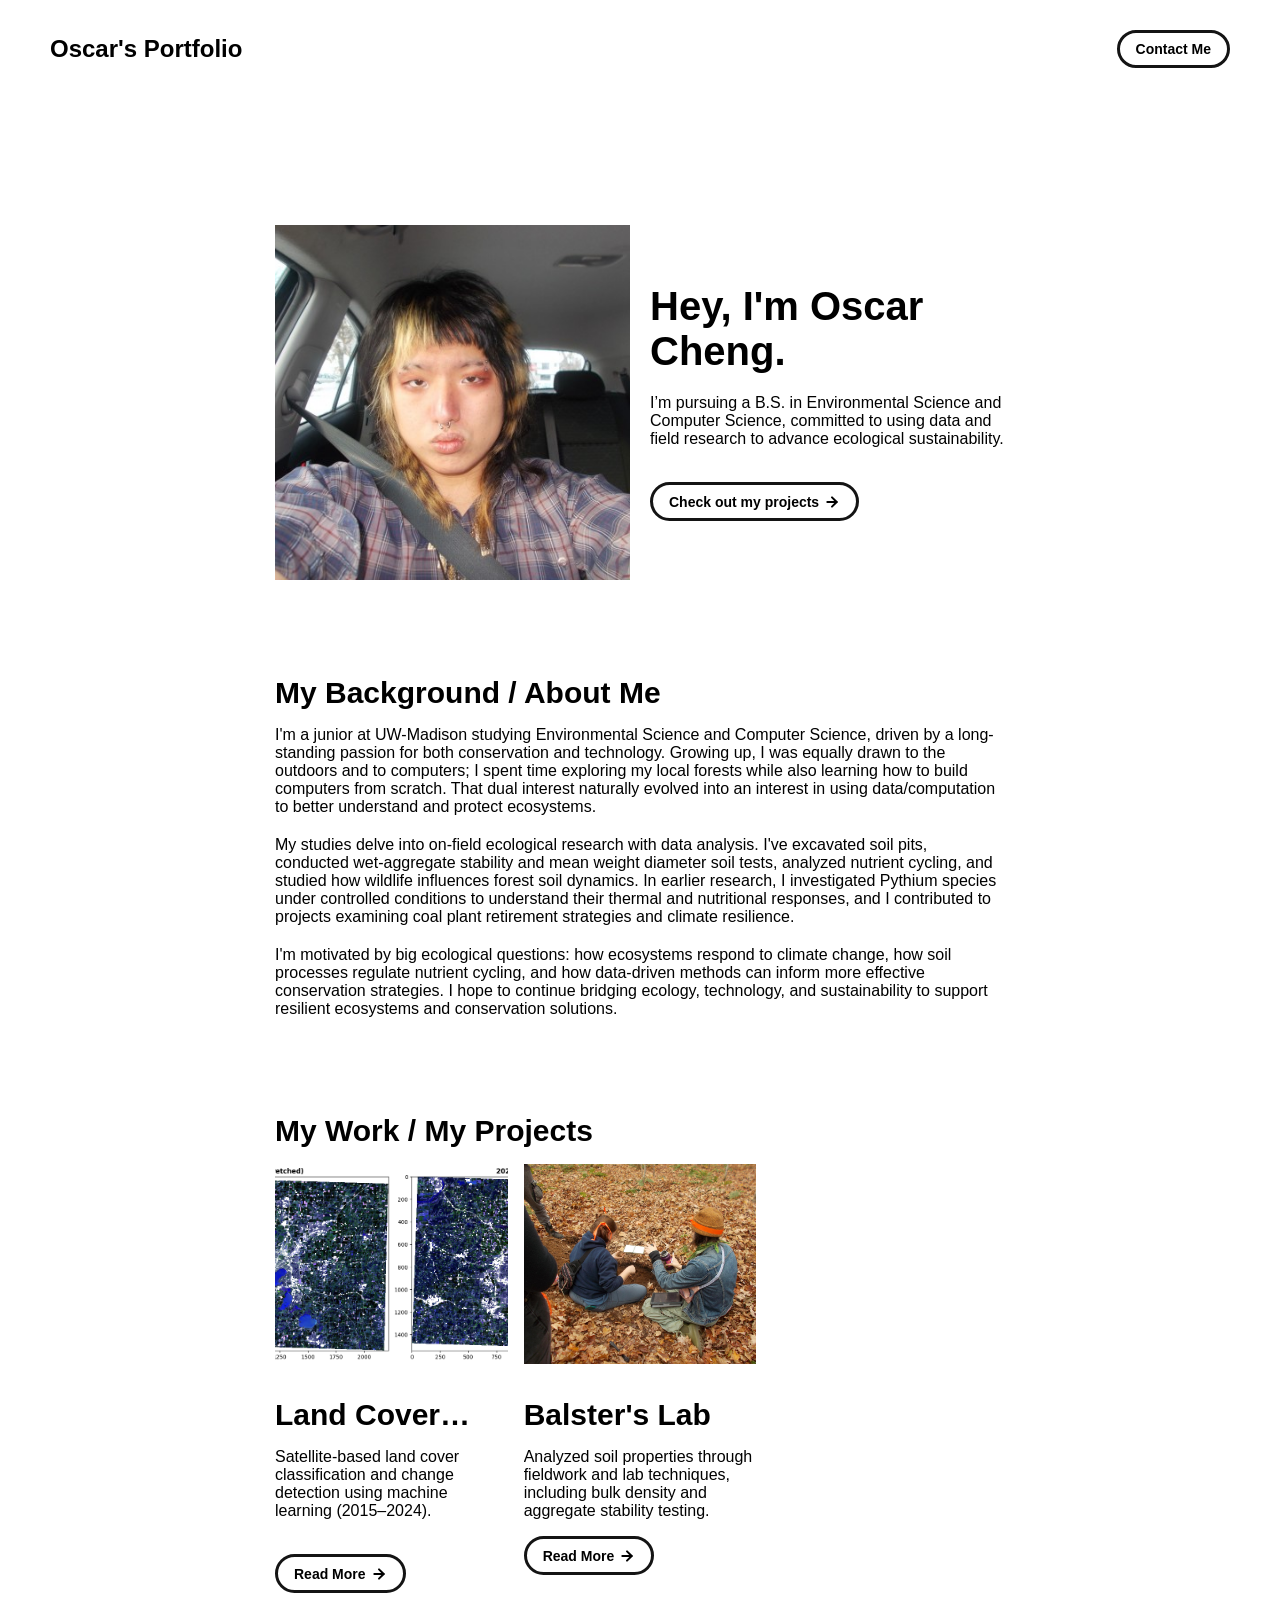
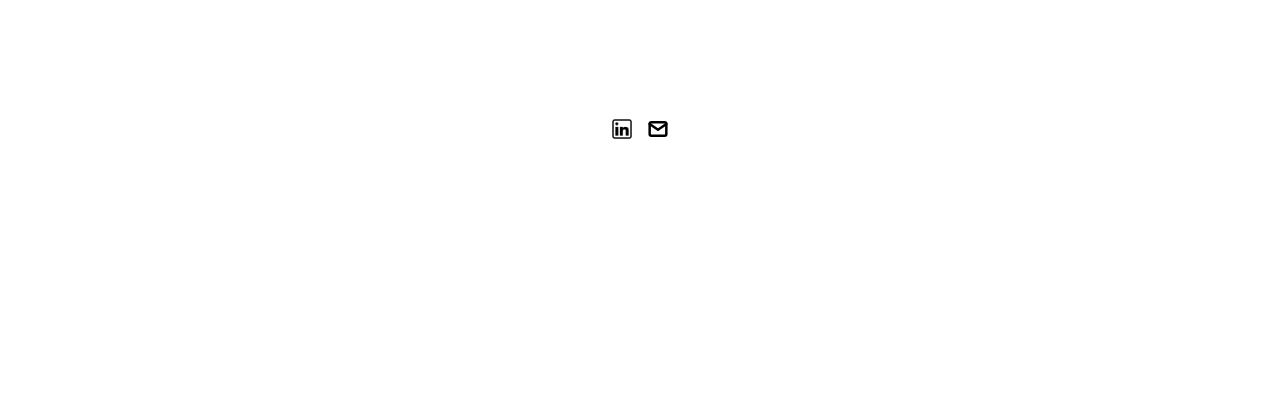
==== index.html @ 9f0979ba "Revert "Aligned the read me buttons (fix)" This reverts commit 8d973f81dc85e389a4024f2c63e85bc06702b" ====
<!DOCTYPE html>
<html lang="en">
	<head>
		<meta charset="utf-8">

    <!-- 
      TODO

      Upload your Unemployable (or whatever photo you like) to the assets/images folder
      and change the name of the image below to match the uploaded one

      Change the title in the <title> tag to whatever you would like the title of your portfolio to be

      This should be the same across all pages.
     -->
    <link rel="icon" href="./assets/images/Wisco.png" />
		<title>Oscar's Portfolio</title>
    <meta name="description" content="A portfolio.">
    <meta name="viewport" content="width=device-width, initial-scale=1" />

		<link rel="stylesheet" href="./css/layout.css">
    <link rel="stylesheet" href="./css/typography.css">
    <link rel="stylesheet" href="./css/utilities.css">

		<script defer src="./js/script.js"></script>
	</head>
	<body>
    <!-- NAVBAR -->
    <div class="navbar">
      <a class="nav-title-link" href="./index.html">
        <!-- TODO - Change the "Portfolio Title" to whatever you want displayed in the top left -->
        <span class="nav-title">Oscar's Portfolio</span>
         <!-- TODO - Change the email after 'mailto:' to your email address for contact -->
        <a class="button" href="mailto:oscarcheng1003@gmail.com">
          <span class="button-text">Contact Me</span>
        </a>
      </a>
    </div>

    <!-- MAIN PAGE CONTENT -->
    <div id="main-content">

      <!-- PORTFOLIO HEADER -->
      <div id="portfolio-header">
        <div id="portfolio-header-image-container">
          <!-- 
            TODO

            - Change the img "src" attribute to point to the Unemployable image you uploaded (or whatever image).
            - Change the number to point to your Unemployable & replace the OpenSea link with your own
            - If you aren't using an Unemployable as your image, remove the entire "a" element
          -->
          <img src="./assets/images/faceshot.jpg" class="portfolio-header-image">
          </a>
        </div>

          <!-- 
            TODO

            - Change the main-title to whatver you want
            - Change the body-text after that to a quick introduction to what you do
            - Edit the button text if you feel like it. It will link to the projects section below.
          -->
        <div id="portfolio-header-text-container">
            <div class="header-text">
              <span class="main-title">Hey, I'm Oscar Cheng.</span>
              <div class="body-text">I’m pursuing a B.S. in Environmental Science and Computer Science, committed to using data and field research to advance ecological sustainability.</div>
            </div>
            <a class="button" id="my-work-link">
              <span class="button-text">Check out my projects</span> 
              <image src="./assets/icons/arrow-right.svg" class="right-arrow-icon"/>
            </a>
        </div>
      </div>

      <!-- ABOUT SECTION -->
      <!-- 
        TODO

        - Change the subheader-text to whatever header you want
        - Add paragraphs using the <div class="body-text"></div> elements in the "about-section-content"
      -->
      <div id="about-section">
        <span class="subheader-text">My Background / About Me</span>
        <div class="about-section-content">
          <div class="body-text">I'm a junior at UW-Madison studying Environmental Science and Computer Science, driven by a long-standing passion for both conservation and technology. Growing up, I was equally drawn to the outdoors and to computers; I spent time exploring my local forests while also learning how to build computers from scratch. That dual interest naturally evolved into an interest in using data/computation to better understand and protect ecosystems.</div>
          <div class="body-text">My studies delve into on-field ecological research with data analysis. I've excavated soil pits, conducted wet-aggregate stability and mean weight diameter soil tests, analyzed nutrient cycling, and studied how wildlife influences forest soil dynamics. In earlier research, I investigated Pythium species under controlled conditions to understand their thermal and nutritional responses, and I contributed to projects examining coal plant retirement strategies and climate resilience.</div>
          <div class="body-text">I'm motivated by big ecological questions: how ecosystems respond to climate change, how soil processes regulate nutrient cycling, and how data-driven methods can inform more effective conservation strategies.  I hope to continue bridging ecology, technology, and sustainability to support resilient ecosystems and conservation solutions.</div>

        </div>
      </div>

      <!-- PROJECTS / MY WORK SECTION -->
      <div id="my-work-section">
        <!-- TODO - Change the subheader-text to whatever you want the Projects section header to say -->
        <span class="subheader-text">My Work / My Projects</span>

        <div class="projects-container">
          <!-- 
            TODO

            This is where the project cards live. Here's a base level project card for you to copy:
            <div class="project-card">
              <img src="./assets/images/IMAGE_NAME" class="project-image">
              <div class="project-card-text-container">
                <div class="subheader-text project-title">PROJECT_NAME</div>
                <div class="body-text project-card-text">SMALL_PROJECT_DESCRIPTION</div>
              </div>
              <a class="button" href="./project-pages/PROJECT_PAGE_NAME.html">
                <span class="button-text">Read More</span>
                <image src="./assets/icons/arrow-right.svg" class="right-arrow-icon"/>
              </a>
            </div>

            - To add a project to the this area, copy the above, paste it below this comment, and change the following:
                - IMAGE_NAME: the name of the image file in assets/images
                - PROJECT_NAME: the name of the project (keep it short, it only shows 1 line)
                - SMALL_PROJECT_DESCRIPTION: a quick project description (max 4 lines)
                - PROJECT_PAGE_NAME.html: the html filename for the project (must be in project-pages folder)
          -->
          <div class="project-card">
            <img src="./assets/images/composites.png" class="project-image">
            <div class="project-card-text-container">
              <div class="subheader-text project-title">Land Cover Classification</div>
              <div class="body-text project-card-text">Satellite-based land cover classification and change detection using machine learning (2015–2024).</div>
            </div>
            <a class="button" href="./project-pages/landcover-classification.html">
              <span class="button-text">Read More</span>
              <image src="./assets/icons/arrow-right.svg" class="right-arrow-icon"/>
            </a>
          </div>
          
          <div class="project-card">
            <img src="./assets/images/soil-pit.png" class="project-image">
            <div class="project-card-text-container">
              <div class="subheader-text project-title">Balster's Lab</div>
              <div class="body-text project-card-text"> Analyzed soil properties through fieldwork and lab techniques, including bulk density and aggregate stability testing.</div>
            <a class="button" href="./project-pages/balster's-lab.html">
              <span class="button-text">Read More</span>
              <image src="./assets/icons/arrow-right.svg" class="right-arrow-icon"/>
            </a>
          </div>
            <!-- 
              TODO - Add more project cards by copying the above div with class "project-card" and changing the relevant information as described in the comments above.
            -->
        </div>
      </div>
    </div>

    <!-- FOOTER -->
    <div id="footer">
      <a class="icon-link" target="_blank" href="https://www.linkedin.com/in/oscar-h-cheng/">
        <image src="./assets/icons/linkedin.png" class="footer-icon"/>
      </a>
       
      <a class="icon-link" href="mailto:oscarcheng1003@gmail.com">
        <image src="./assets/icons/mail.svg" class="footer-icon"/>
      </a>
    </div>

	</body>
</html>
---- css/layout.css ----
* {
  box-sizing: border-box;
}

html {
  text-size-adjust: none;
  -webkit-text-size-adjust: none;
  -moz-text-size-adjust: none;
  -ms-text-size-adjust: none;
}

body {
  margin: 0;
  -webkit-font-smoothing: antialiased;
  -moz-osx-font-smoothing: grayscale;
}




/* Main Page Layout */

#main-content {
  margin: 225px 425px;
  display: flex;
  flex-direction: column;
  gap: 96px;
}




/* Portfolio Header */

#portfolio-header {
  display: flex;
  gap: 20px;
  align-items: center;
}

#portfolio-header-image-container {
  display: flex;
  flex-direction: column;
  gap: 10px;
  flex-basis: 50%;
}

.portfolio-header-image {
  width: 100%;
  height: auto;
}

#portfolio-header-text-container {
  display: flex;
  flex-direction: column;
  gap: 34px;
  flex-basis: 50%;
}

#portfolio-header-text-container .body-text {
  margin-top: 20px;
  
}


/* About Section */

#about-section {
  display: flex;
  flex-direction: column;
  gap: 16px;
}

.about-section-content {
  display: flex;
  flex-direction: column;
  gap: 20px;
}




/* Project Section */

#my-work-section {
  display: flex;
  flex-direction: column;
  gap: 16px;
}

.projects-container {
  display: flex;
  gap: 34px 16px;
  flex-wrap: wrap;
}

    /* Project Cards */

    .project-card {
      max-width: calc((100% - 32px) / 3);
      display: flex;
      flex-direction: column;
      gap: 34px;
      height: 100%;                 /* add this */
      justify-content: space-between; /* add this */
    }

    .project-card-text-container {
      flex-direction: column;
      display: flex;
      gap: 16px
    }

    .project-image {
      width: 100%;
      height: 200px;
      object-fit: cover;
      object-position: center;
    }




/* Project Pages */

#project-header {
  display: flex;
  flex-direction: column;
  gap: 16px;
}

.project-header-image {
  width: 100%;
  height: auto;
}

#project-details {
  display: flex;
  flex-direction: column;
  gap: 16px;
}

.project-details-content {
  display: flex;
  flex-direction: column;
  gap: 34px;
}

    /* Project Gallery */

    #project-gallery {
      display: flex;
      flex-direction: column;
      gap: 16px;
    }

    .project-gallery-content {
      display: flex;
      flex-wrap: wrap;
      gap: 34px 16px;
    }

    .gallery-image-container {
      width: 100%;
      display: flex;
      flex-direction: column;
      gap: 10px;
    }

    .gallery-image-container.half-width {
      width: calc((100% - 16px) / 2);
    }

    .gallery-image {
      width: 100%;
      height: auto;
      display: block;
    }


/* Extra Extra large devices (large laptops and desktops, 1200px and below) */
@media only screen and (max-width: 1600px) {
  #main-content {
    margin: 225px 275px;
  }
}

/* Extra large devices (large laptops and desktops, 1200px and below) */
@media only screen and (max-width: 1200px) {
  #main-content {
    margin: 225px 175px;
  }
}

/* Large devices (laptops/desktops, 1000px and below) */
@media only screen and (max-width: 1000px) {
  #main-content {
    margin: 225px 75px;
  }
}

/* Small devices (portrait tablets and large phones, 800px and below) */
@media only screen and (max-width: 800px) {
  #main-content {
    margin: 150px 50px;
  }

  #portfolio-header {
    flex-direction: column;
  }

  .project-card {
    max-width: calc((100% - 16px) / 2);
  }
}

/* Small devices (portrait tablets and large phones, 600px and below) */
@media only screen and (max-width: 600px) {
  #main-content {
    margin: 125px 20px;
  }

  .project-card {
    max-width: 100%;
  }
}
---- css/typography.css ----
body {
  font-family: "Helvetica Neue", Helvetica, Arial, sans-serif;
}

.nav-title {
  font-weight: 700;
  font-size: 24px;
}

.button-text {
  font-size: 14px;
  font-weight: 700;
}

.image-caption {
  display: block;
  text-align: center;
  margin-top: 4px;
  margin-bottom: 16px;
  font-size: 0.9rem;
  color: #555;
  line-height: 1.4;
}

.main-title {
  font-size: 40px;
  font-weight: 700;
}

.subheader-text {
  font-size: 30px;
  font-weight: 700;
}

.body-text {
  font-size: 16px;
  font-weight: 500;
}

.project-card-text {
  overflow: hidden;
  text-overflow: ellipsis;
  display: -webkit-box;
  -webkit-line-clamp: 4;
  line-clamp: 4;
  -webkit-box-orient: vertical;
}

.project-title {
  overflow: hidden;
  text-overflow: ellipsis;
  display: -webkit-box;
  -webkit-line-clamp: 1;
  line-clamp: 1;
  -webkit-box-orient: vertical;
}
---- css/utilities.css ----
/* Icons */

.right-arrow-icon {
  width: 16px;
  height: 16px;
  margin-top: 1px;
}

.footer-icon {
  width: 20px;
  height: 20px;
}

a.icon-link {
  transition: transform 200ms ease-in-out;
}

a.icon-link:hover {
  cursor: pointer;
  stroke-width: 5;
  margin: 0;
  transform: rotate(15deg);
}


/* Navbar Styling */

.navbar {
  width: 100%;
  padding: 30px 50px;
  display: flex;
  justify-content: space-between;
  align-items: center;
  position: fixed;
  top: 0;
  left: 0;
}

.nav-title-link {
  color: black;
  text-decoration: none;
}

.nav-title-link:hover {
  text-decoration: underline;
}

/* Small devices (portrait tablets and large phones, 800px and below) */
@media only screen and (max-width: 800px) {
  .navbar {
    padding: 20px 20px;
    background-color: white
  }
}


/* Button Styling */

a.button {
  padding: 8px 16px;
  border: 3px solid #141414;
  border-radius: 50px;
  color: black;
  text-decoration: none;
  width: fit-content;
  display: flex;
  gap: 5px;
  align-items: center;
}

a.button:hover {
  text-decoration: underline;
  text-decoration-thickness: 2px;
  cursor: pointer;
}

.project-links {
  display: flex;
  flex-direction: row;
  gap: 12px;              /* space between buttons */
  margin-top: 10px;       /* space above (closer to image) */
  margin-bottom: 10px;    /* space below (closer to project details) */
  align-items: center;
}

/* Fix button sizing inside project links */
.project-links .button {
  display: inline-flex;   /* prevents full-width behavior */
  width: auto;            /* stops stretching */
  padding: 10px 14px;     /* makes buttons visually balanced */
  align-items: center;
  justify-content: center;
  text-decoration: none;
}

/* Optional: nicer hover effect */
.project-links .button:hover {
  transform: translateY(-2px);
  transition: transform 0.15s ease;
}

/* Footer Styling */

#footer {
  width: 100%;
  display: flex;
  padding: 30px 50px;
  justify-content: center;
  align-items: center;
  gap: 16px;
}

/* Link Styling */
a.no-underline {
  text-decoration: none;
  color: black
}

a.no-underline:hover {
  text-decoration: underline;
  cursor: pointer;
}

/* Small devices (portrait tablets and large phones, 800px and below) */
@media only screen and (max-width: 800px) {
  #footer {
    padding: 20px 20px;
  }
}
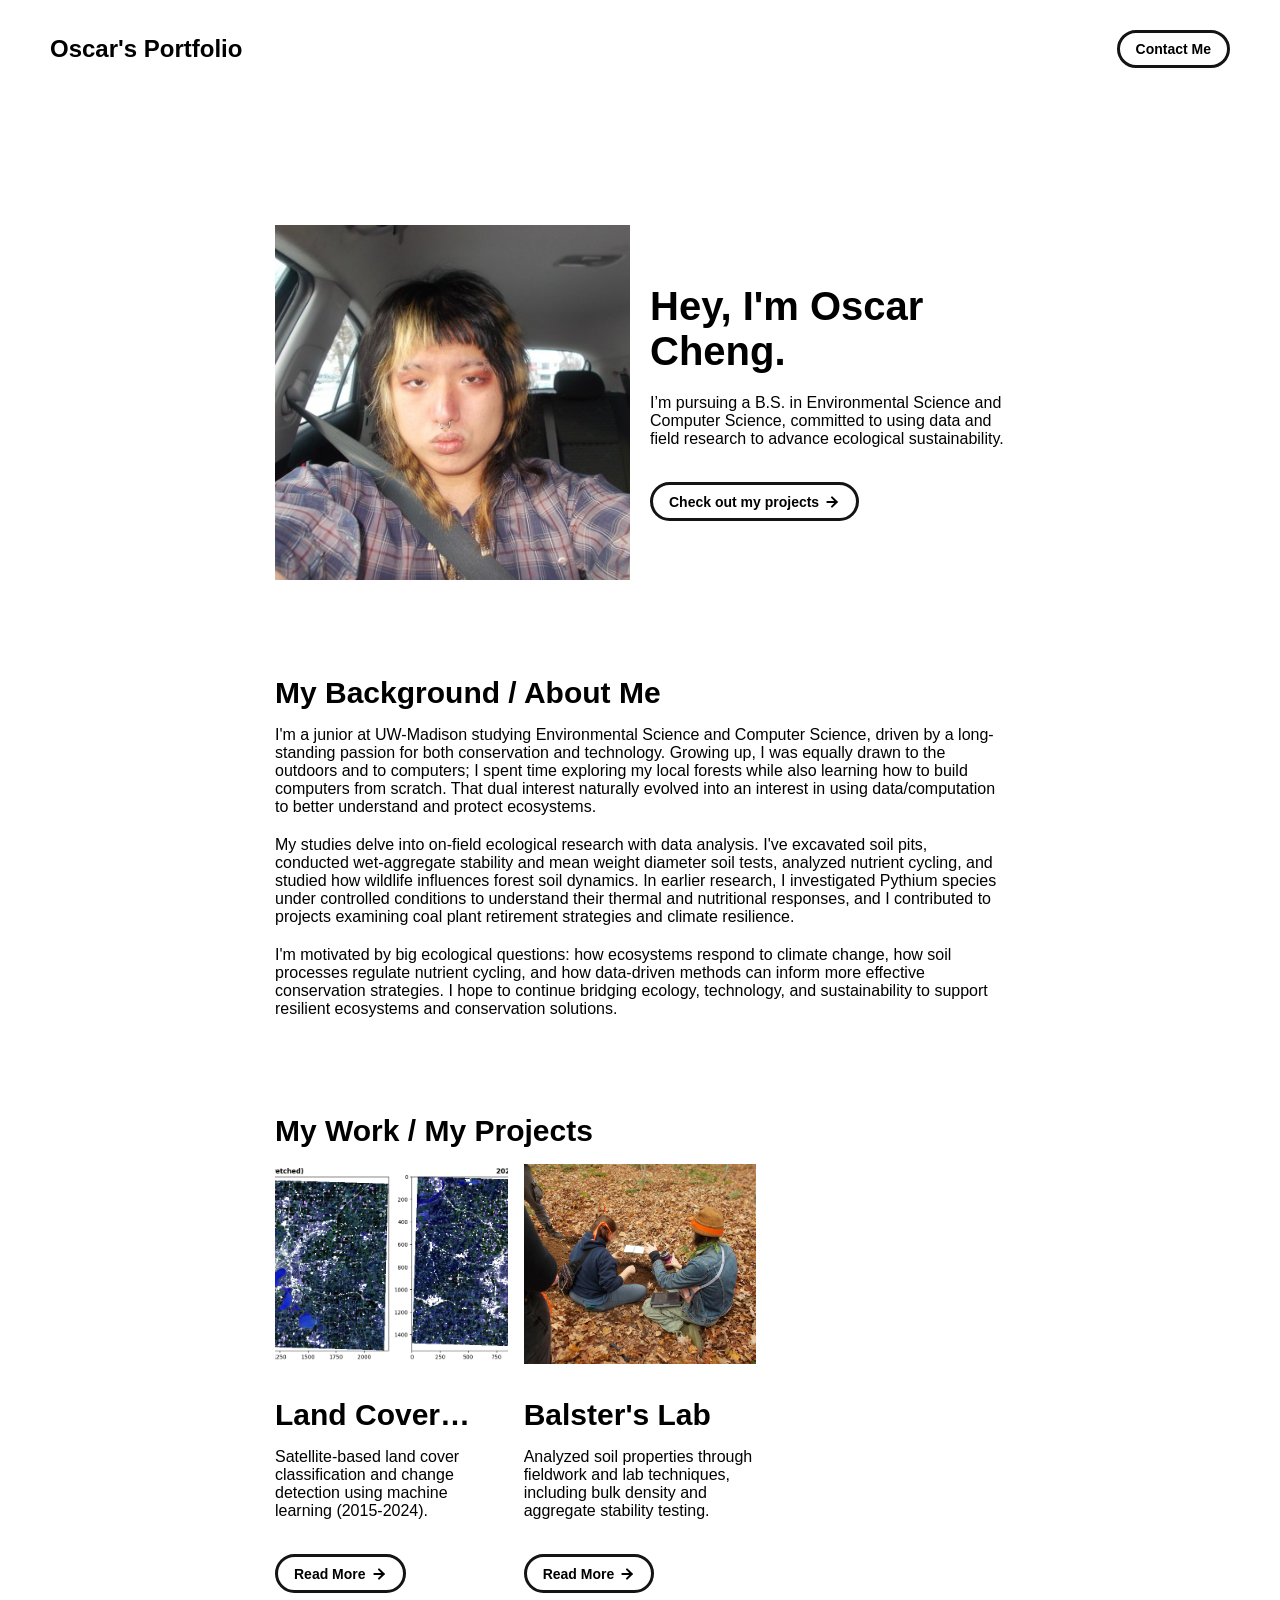
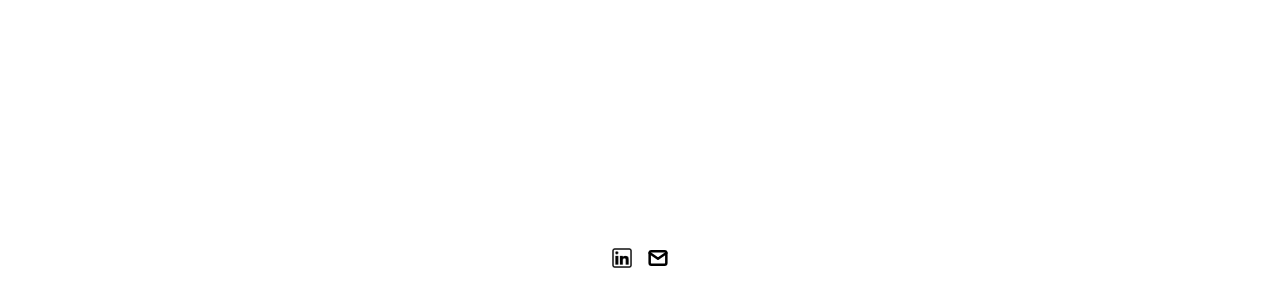
==== commit 593f3b5e: "Realigned the read me buttons" ====
--- a/index.html
+++ b/index.html
@@ -122,7 +122,7 @@
             <img src="./assets/images/composites.png" class="project-image">
             <div class="project-card-text-container">
               <div class="subheader-text project-title">Land Cover Classification</div>
-              <div class="body-text project-card-text">Satellite-based land cover classification and change detection using machine learning (2015–2024).</div>
+              <div class="body-text project-card-text">Satellite-based land cover classification and change detection using machine learning (2015-2024).</div>
             </div>
             <a class="button" href="./project-pages/landcover-classification.html">
               <span class="button-text">Read More</span>
@@ -135,6 +135,7 @@
             <div class="project-card-text-container">
               <div class="subheader-text project-title">Balster's Lab</div>
               <div class="body-text project-card-text"> Analyzed soil properties through fieldwork and lab techniques, including bulk density and aggregate stability testing.</div>
+            </div>
             <a class="button" href="./project-pages/balster's-lab.html">
               <span class="button-text">Read More</span>
               <image src="./assets/icons/arrow-right.svg" class="right-arrow-icon"/>
--- a/css/layout.css
+++ b/css/layout.css
@@ -101,8 +101,6 @@
       display: flex;
       flex-direction: column;
       gap: 34px;
-      height: 100%;                 /* add this */
-      justify-content: space-between; /* add this */
     }
 
     .project-card-text-container {
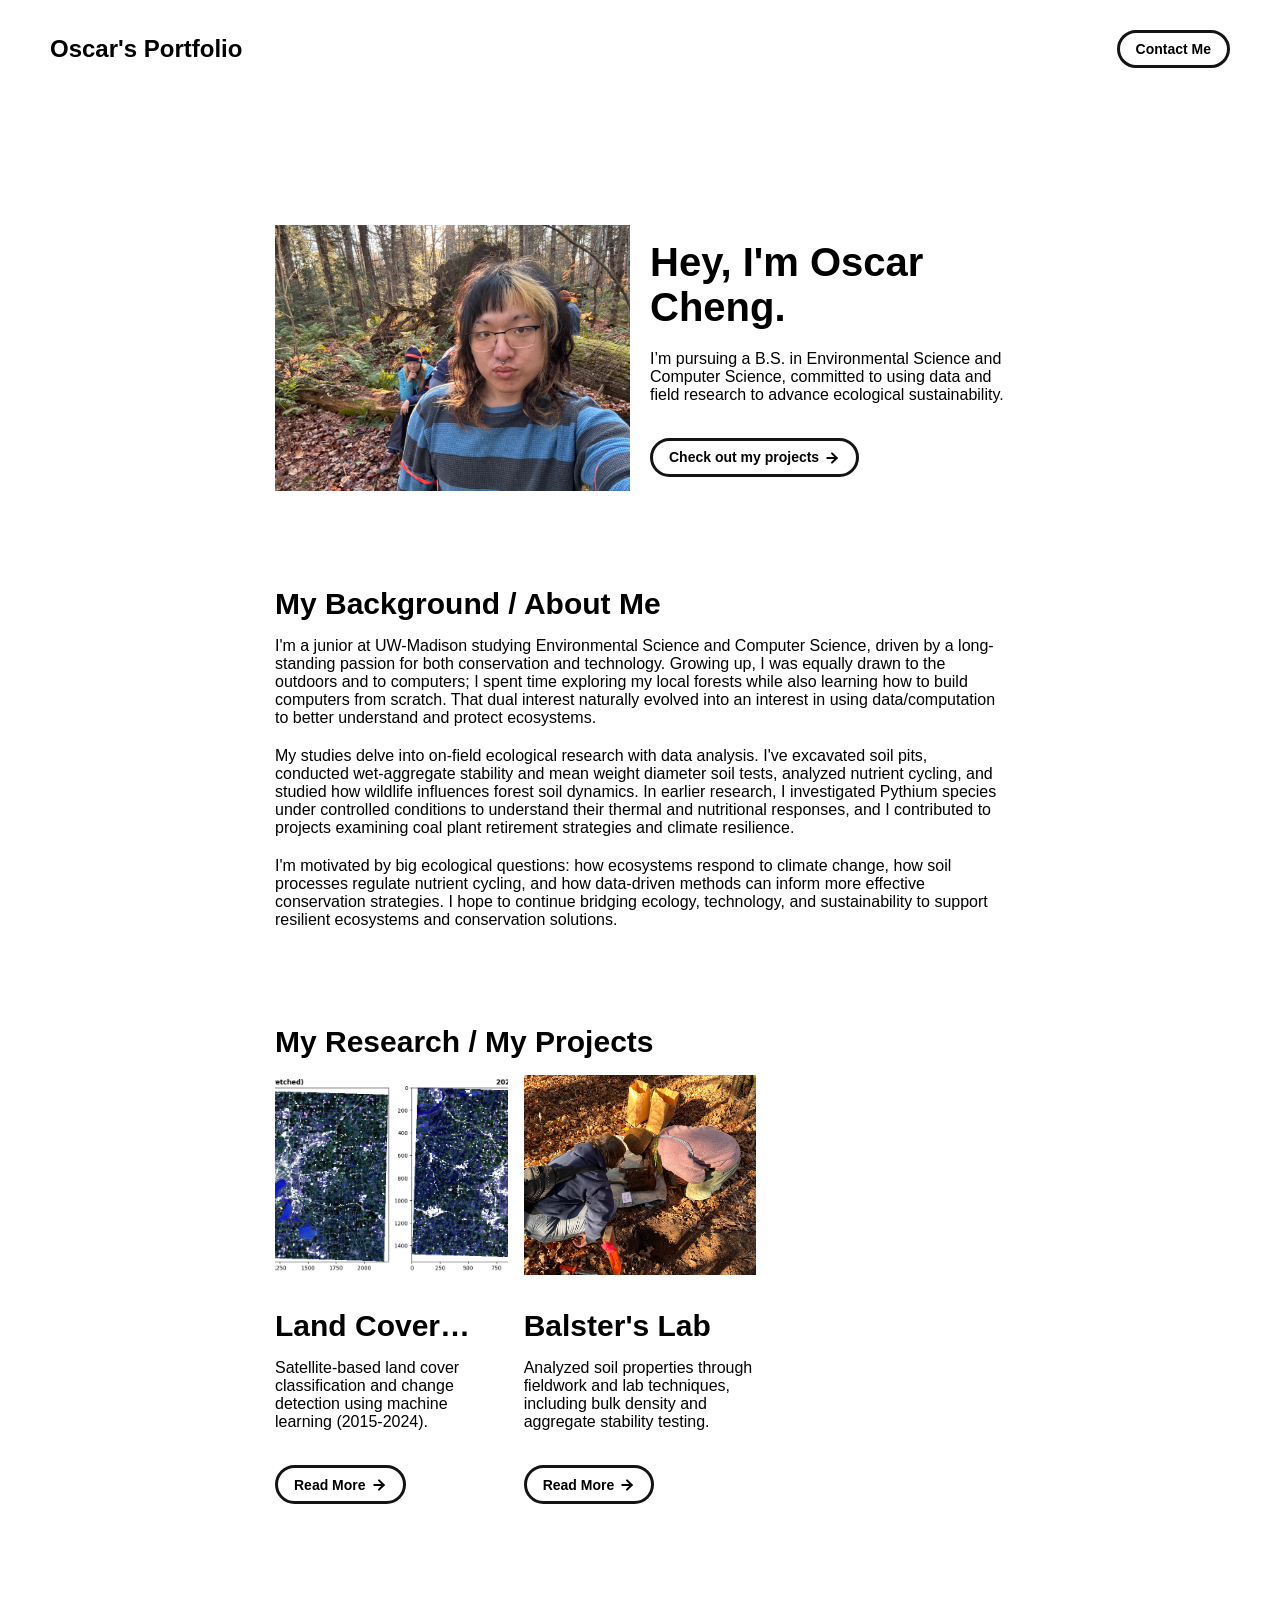
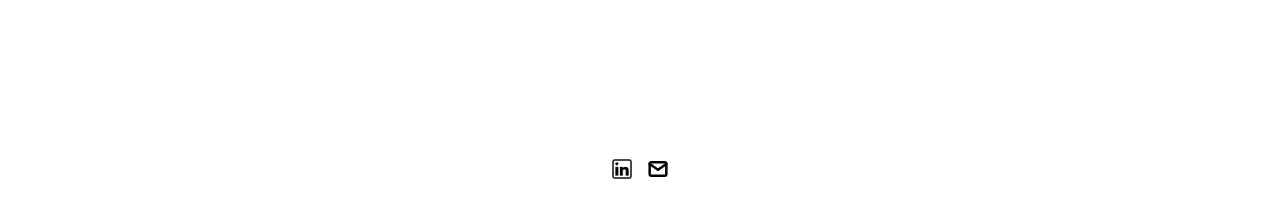
==== commit 544a3da6: "Added Balster's Lab" ====
--- a/index.html
+++ b/index.html
@@ -50,7 +50,7 @@
             - Change the number to point to your Unemployable & replace the OpenSea link with your own
             - If you aren't using an Unemployable as your image, remove the entire "a" element
           -->
-          <img src="./assets/images/faceshot.jpg" class="portfolio-header-image">
+          <img src="./assets/images/oscarforest.png" class="portfolio-header-image">
           </a>
         </div>
 
@@ -93,7 +93,7 @@
       <!-- PROJECTS / MY WORK SECTION -->
       <div id="my-work-section">
         <!-- TODO - Change the subheader-text to whatever you want the Projects section header to say -->
-        <span class="subheader-text">My Work / My Projects</span>
+        <span class="subheader-text">My Research / My Projects</span>
 
         <div class="projects-container">
           <!-- 
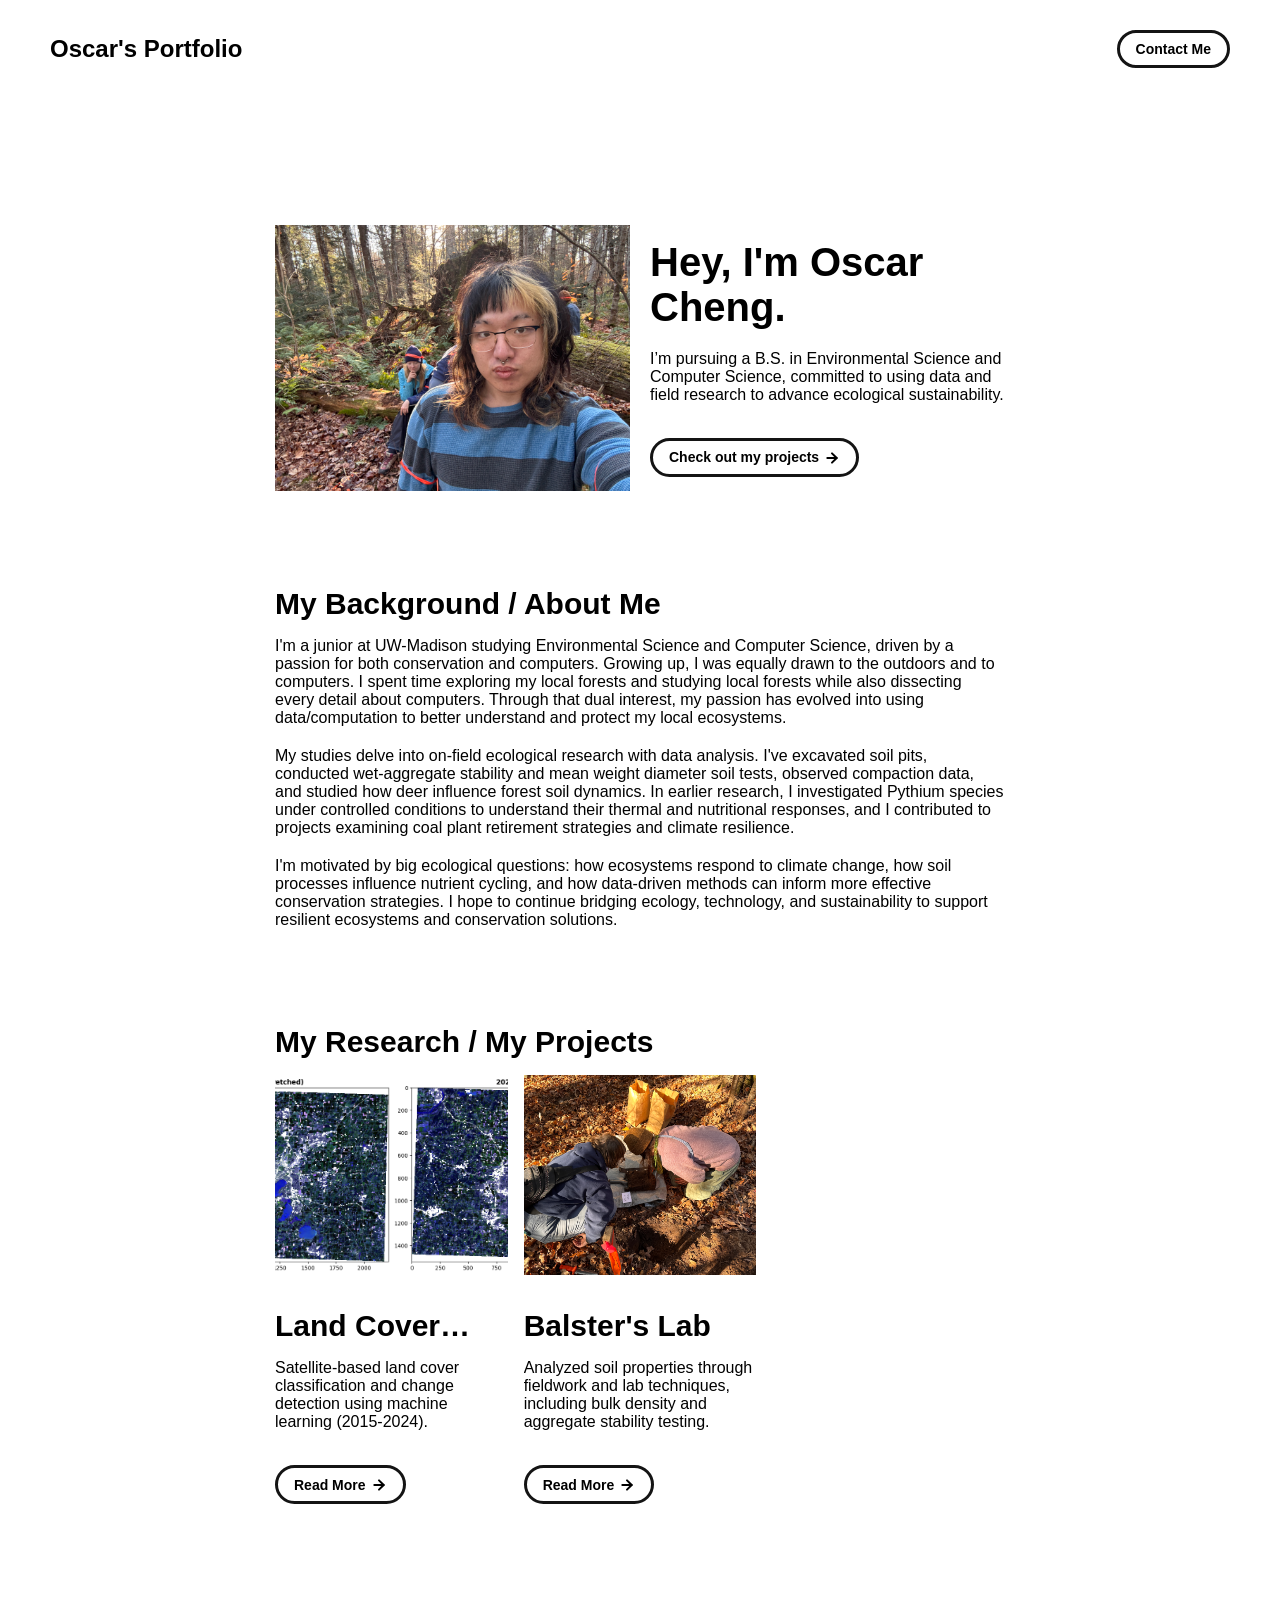
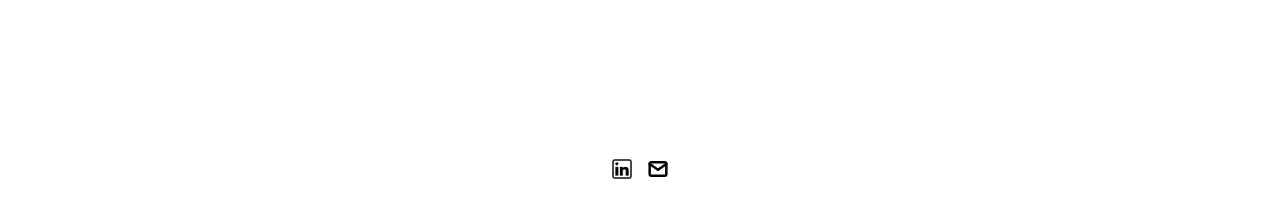
==== commit 6eea8414: "changed bio" ====
--- a/index.html
+++ b/index.html
@@ -83,9 +83,9 @@
       <div id="about-section">
         <span class="subheader-text">My Background / About Me</span>
         <div class="about-section-content">
-          <div class="body-text">I'm a junior at UW-Madison studying Environmental Science and Computer Science, driven by a long-standing passion for both conservation and technology. Growing up, I was equally drawn to the outdoors and to computers; I spent time exploring my local forests while also learning how to build computers from scratch. That dual interest naturally evolved into an interest in using data/computation to better understand and protect ecosystems.</div>
-          <div class="body-text">My studies delve into on-field ecological research with data analysis. I've excavated soil pits, conducted wet-aggregate stability and mean weight diameter soil tests, analyzed nutrient cycling, and studied how wildlife influences forest soil dynamics. In earlier research, I investigated Pythium species under controlled conditions to understand their thermal and nutritional responses, and I contributed to projects examining coal plant retirement strategies and climate resilience.</div>
-          <div class="body-text">I'm motivated by big ecological questions: how ecosystems respond to climate change, how soil processes regulate nutrient cycling, and how data-driven methods can inform more effective conservation strategies.  I hope to continue bridging ecology, technology, and sustainability to support resilient ecosystems and conservation solutions.</div>
+          <div class="body-text">I'm a junior at UW-Madison studying Environmental Science and Computer Science, driven by a passion for both conservation and computers. Growing up, I was equally drawn to the outdoors and to computers. I spent time exploring my local forests and studying local forests while also dissecting every detail about computers. Through that dual interest, my passion has evolved into using data/computation to better understand and protect my local ecosystems.</div>
+          <div class="body-text">My studies delve into on-field ecological research with data analysis. I've excavated soil pits, conducted wet-aggregate stability and mean weight diameter soil tests, observed compaction data, and studied how deer influence forest soil dynamics. In earlier research, I investigated Pythium species under controlled conditions to understand their thermal and nutritional responses, and I contributed to projects examining coal plant retirement strategies and climate resilience.</div>
+          <div class="body-text">I'm motivated by big ecological questions: how ecosystems respond to climate change, how soil processes influence nutrient cycling, and how data-driven methods can inform more effective conservation strategies.  I hope to continue bridging ecology, technology, and sustainability to support resilient ecosystems and conservation solutions.</div>
 
         </div>
       </div>
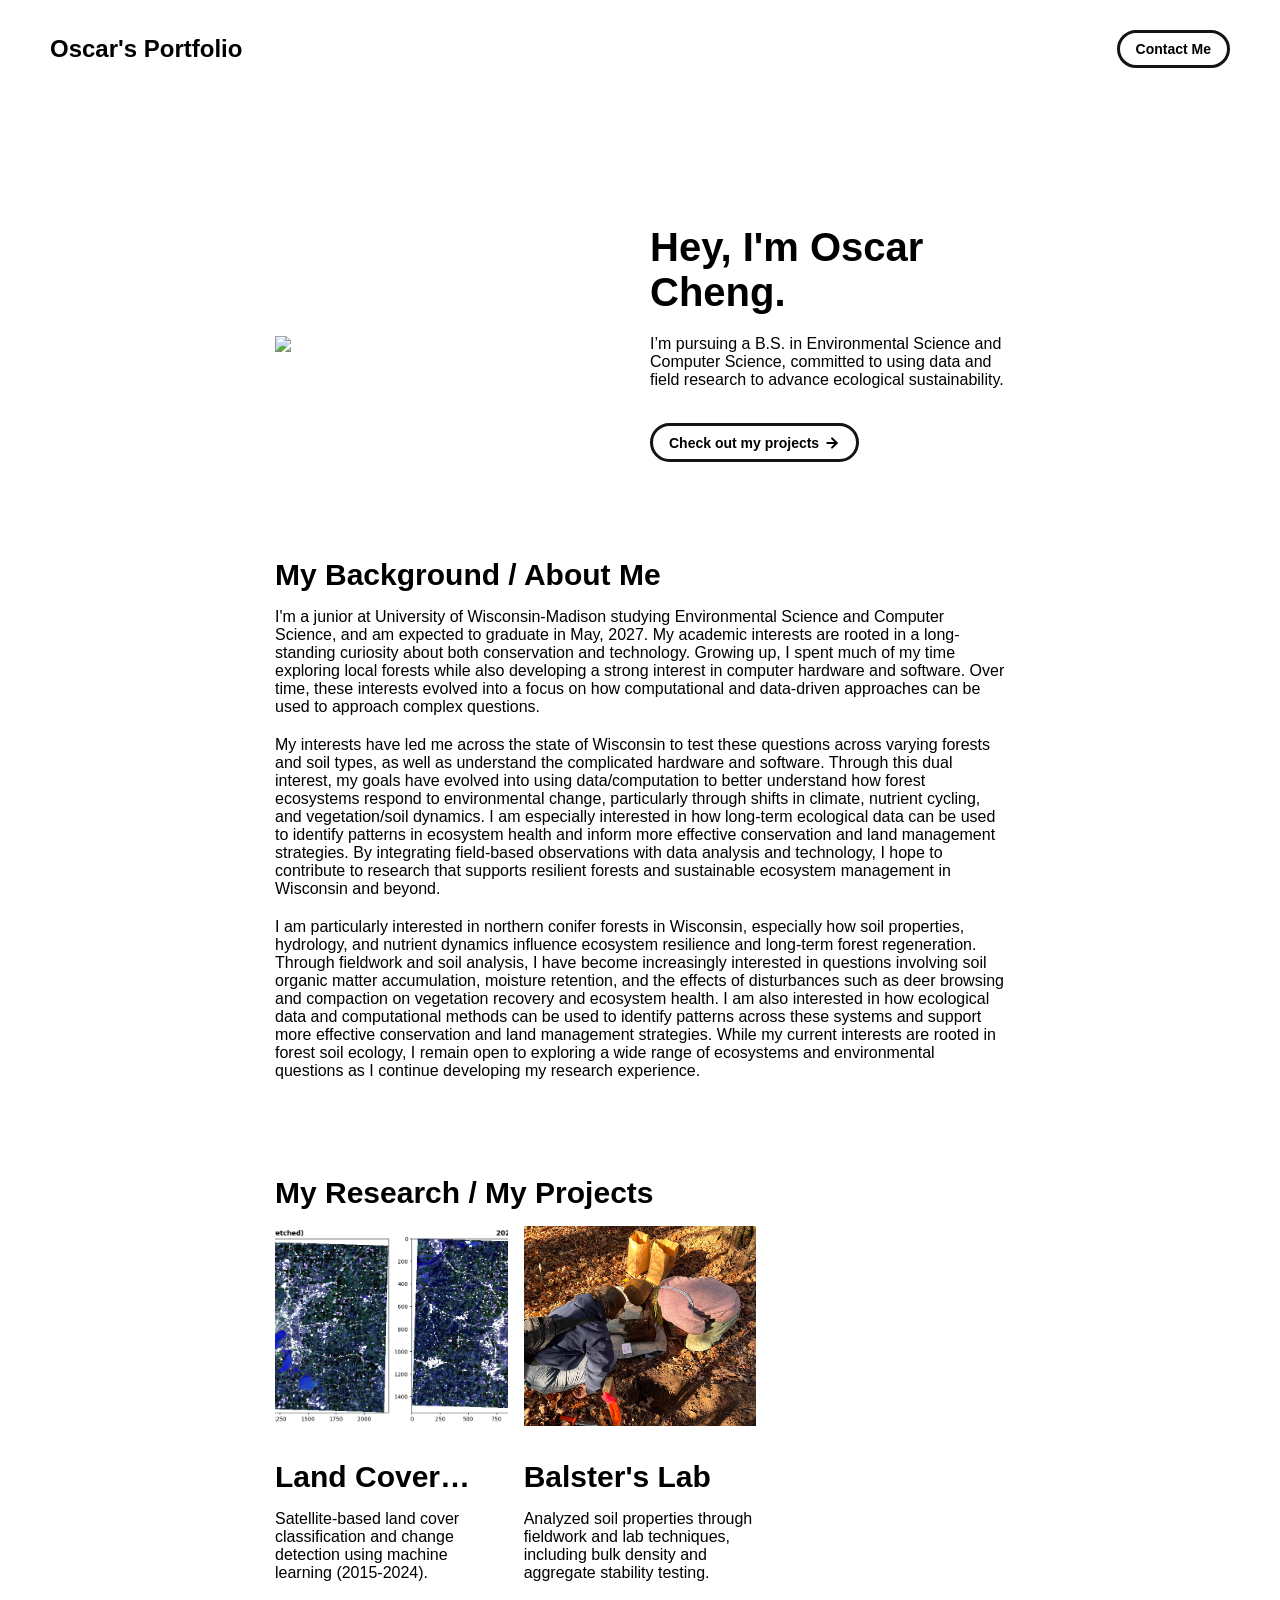
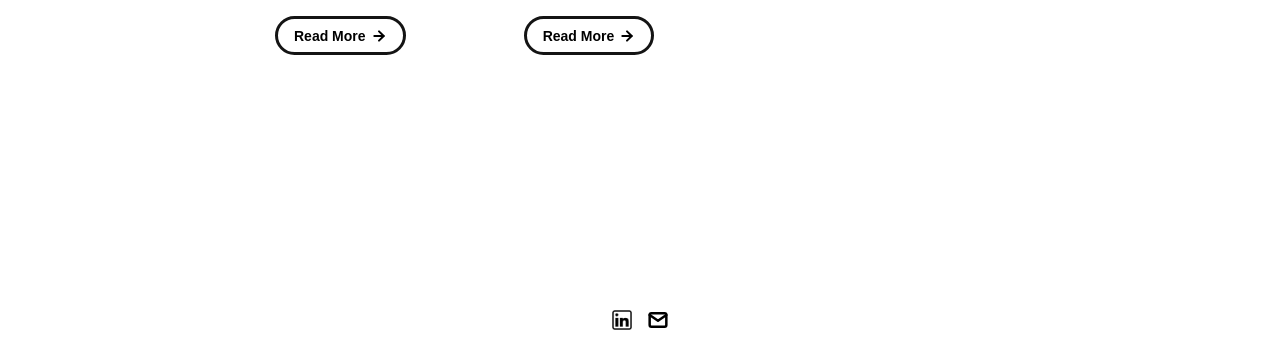
==== commit 248a70c0: "Changed bio and added new pics" ====
--- a/index.html
+++ b/index.html
@@ -50,7 +50,7 @@
             - Change the number to point to your Unemployable & replace the OpenSea link with your own
             - If you aren't using an Unemployable as your image, remove the entire "a" element
           -->
-          <img src="./assets/images/oscarforest.png" class="portfolio-header-image">
+          <img src="./assets/images/face.png" class="portfolio-header-image">
           </a>
         </div>
 
@@ -83,9 +83,9 @@
       <div id="about-section">
         <span class="subheader-text">My Background / About Me</span>
         <div class="about-section-content">
-          <div class="body-text">I'm a junior at UW-Madison studying Environmental Science and Computer Science, driven by a passion for both conservation and computers. Growing up, I was equally drawn to the outdoors and to computers. I spent time exploring my local forests and studying local forests while also dissecting every detail about computers. Through that dual interest, my passion has evolved into using data/computation to better understand and protect my local ecosystems.</div>
-          <div class="body-text">My studies delve into on-field ecological research with data analysis. I've excavated soil pits, conducted wet-aggregate stability and mean weight diameter soil tests, observed compaction data, and studied how deer influence forest soil dynamics. In earlier research, I investigated Pythium species under controlled conditions to understand their thermal and nutritional responses, and I contributed to projects examining coal plant retirement strategies and climate resilience.</div>
-          <div class="body-text">I'm motivated by big ecological questions: how ecosystems respond to climate change, how soil processes influence nutrient cycling, and how data-driven methods can inform more effective conservation strategies.  I hope to continue bridging ecology, technology, and sustainability to support resilient ecosystems and conservation solutions.</div>
+          <div class="body-text">I'm a junior at University of Wisconsin-Madison studying Environmental Science and Computer Science, and am expected to graduate in May, 2027. My academic interests are rooted in a long-standing curiosity about both conservation and technology. Growing up, I spent much of my time exploring local forests while also developing a strong interest in computer hardware and software. Over time, these interests evolved into a focus on how computational and data-driven approaches can be used to approach complex questions.</div>
+          <div class="body-text">My interests have led me across the state of Wisconsin to test these questions across varying forests and soil types, as well as understand the complicated hardware and software. Through this dual interest, my goals have evolved into using data/computation to better understand how forest ecosystems respond to environmental change, particularly through shifts in climate, nutrient cycling, and vegetation/soil dynamics. I am especially interested in how long-term ecological data can be used to identify patterns in ecosystem health and inform more effective conservation and land management strategies. By integrating field-based observations with data analysis and technology, I hope to contribute to research that supports resilient forests and sustainable ecosystem management in Wisconsin and beyond.</div>
+          <div class="body-text">I am particularly interested in northern conifer forests in Wisconsin, especially how soil properties, hydrology, and nutrient dynamics influence ecosystem resilience and long-term forest regeneration. Through fieldwork and soil analysis, I have become increasingly interested in questions involving soil organic matter accumulation, moisture retention, and the effects of disturbances such as deer browsing and compaction on vegetation recovery and ecosystem health. I am also interested in how ecological data and computational methods can be used to identify patterns across these systems and support more effective conservation and land management strategies. While my current interests are rooted in forest soil ecology, I remain open to exploring a wide range of ecosystems and environmental questions as I continue developing my research experience.</div>
 
         </div>
       </div>
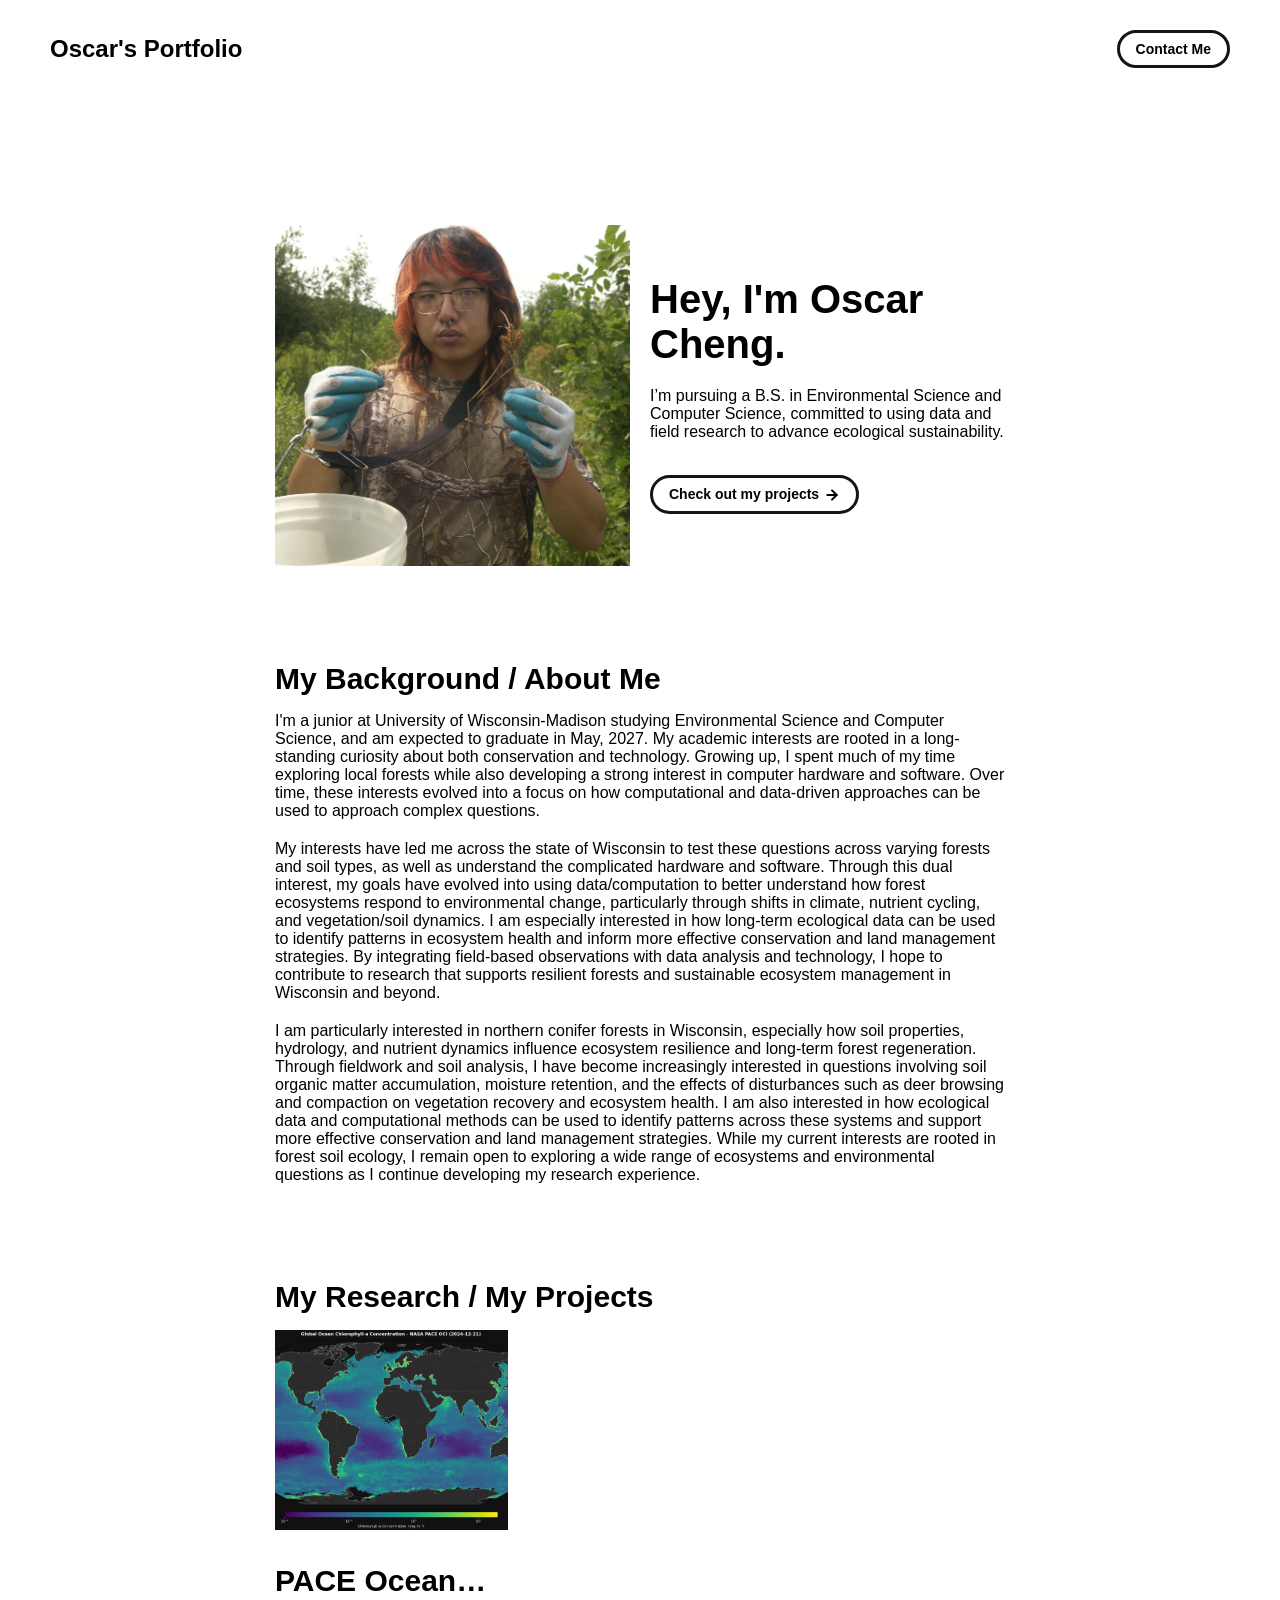
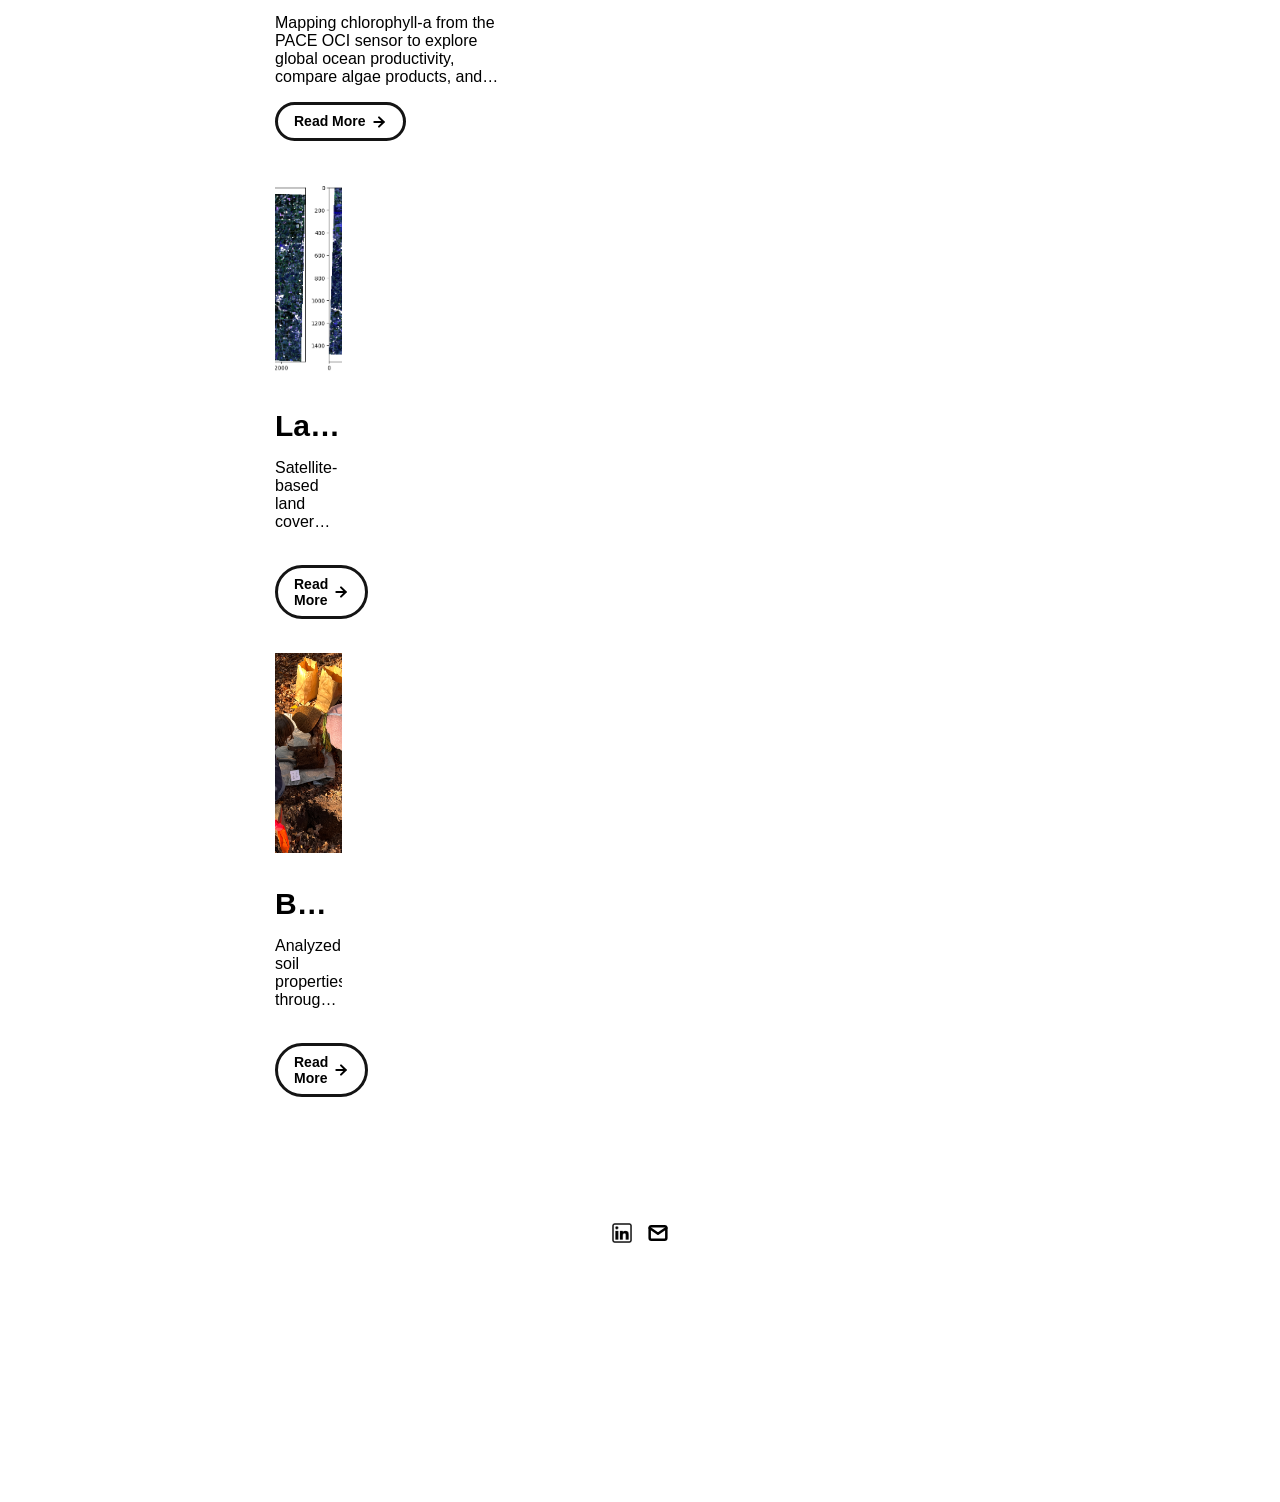
==== commit 7d8221cf: "Added new face and added a new project" ====
--- a/index.html
+++ b/index.html
@@ -50,7 +50,7 @@
             - Change the number to point to your Unemployable & replace the OpenSea link with your own
             - If you aren't using an Unemployable as your image, remove the entire "a" element
           -->
-          <img src="./assets/images/face.png" class="portfolio-header-image">
+          <img src="./assets/images/coverface.JPG" class="portfolio-header-image">
           </a>
         </div>
 
@@ -119,6 +119,17 @@
                 - PROJECT_PAGE_NAME.html: the html filename for the project (must be in project-pages folder)
           -->
           <div class="project-card">
+            <img src="./assets/images/ChlaConcGlobal.png" class="project-image">
+            <div class="project-card-text-container">
+              <div class="subheader-text project-title">PACE Ocean Productivity and Algal Bloom Detection</div>
+              <div class="body-text project-card-text">Mapping chlorophyll-a from the PACE OCI sensor to explore global ocean productivity, compare algae products, and track temporal trends in phytoplankton.</div>
+            <a class="button" href="./project-pages/pace-project.html">
+              <span class="button-text">Read More</span>
+              <image src="./assets/icons/arrow-right.svg" class="right-arrow-icon"/>
+            </a>
+          </div>
+
+          <div class="project-card">
             <img src="./assets/images/composites.png" class="project-image">
             <div class="project-card-text-container">
               <div class="subheader-text project-title">Land Cover Classification</div>
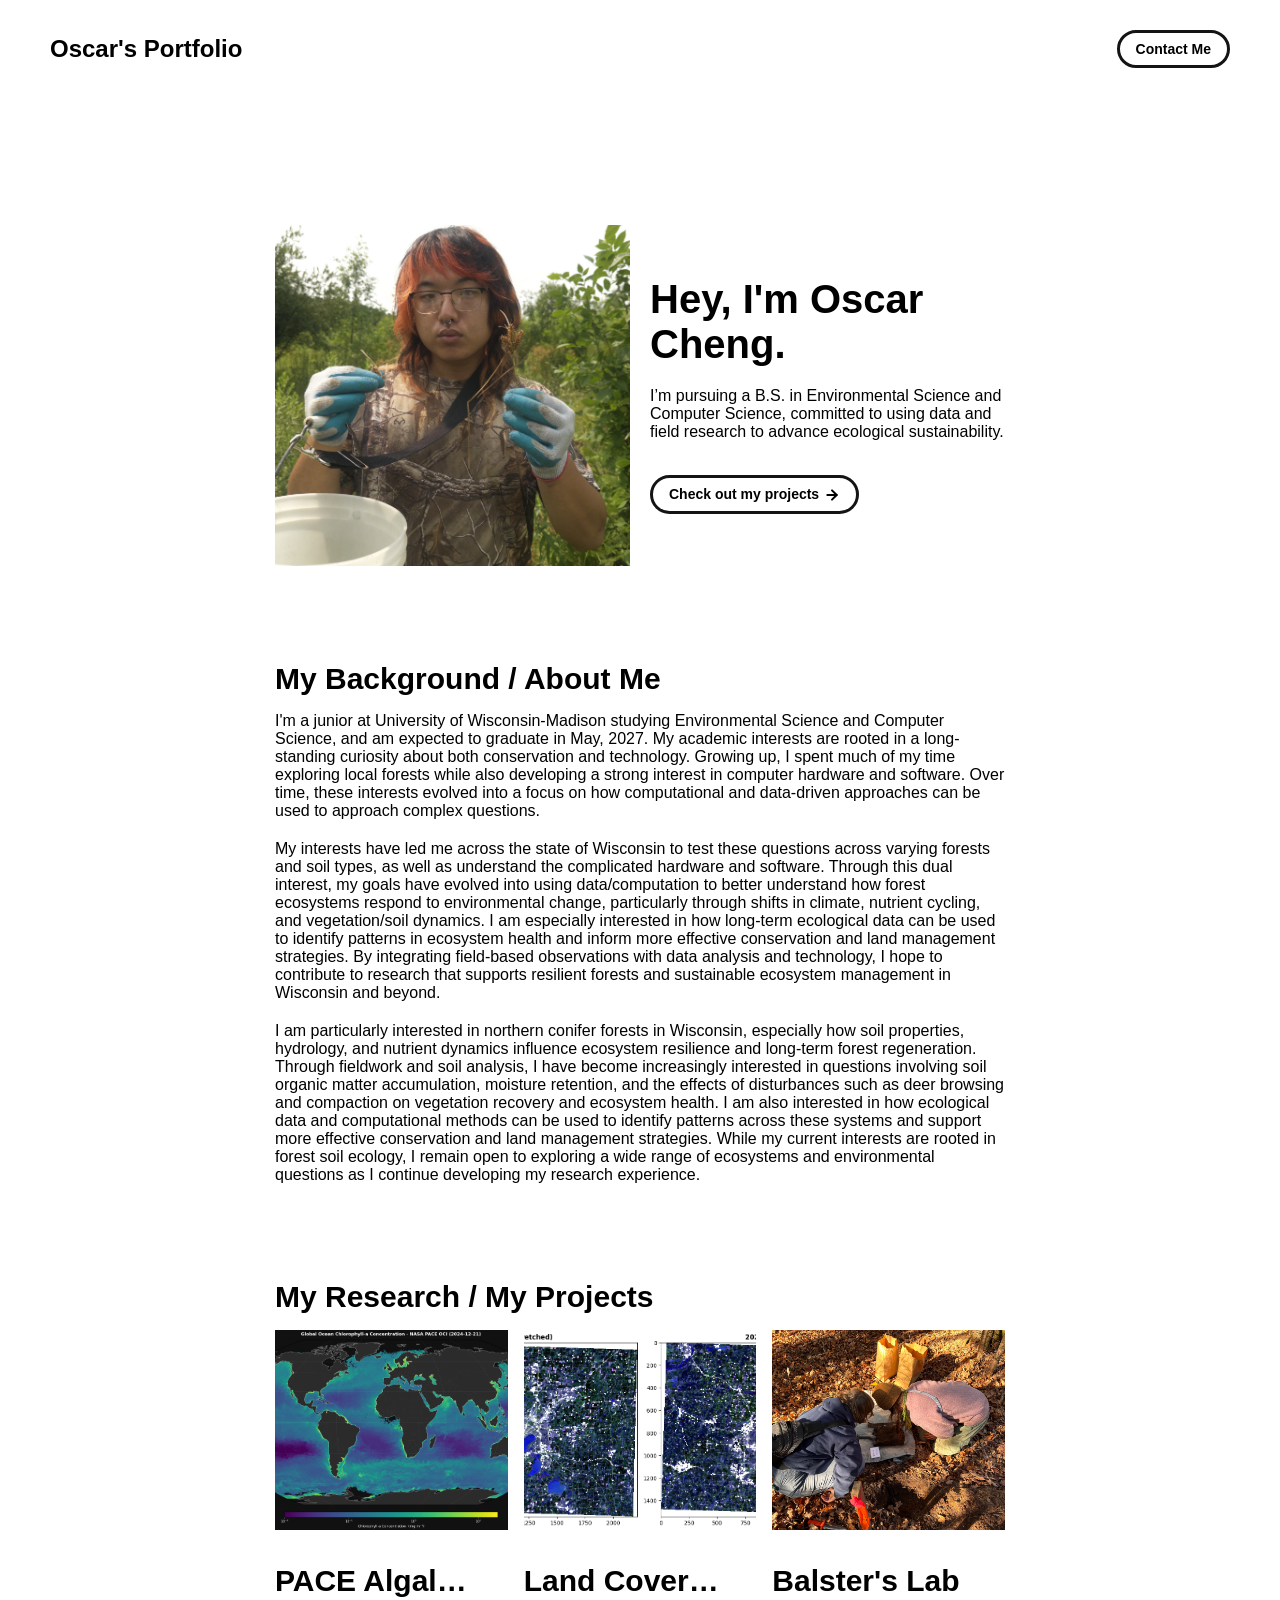
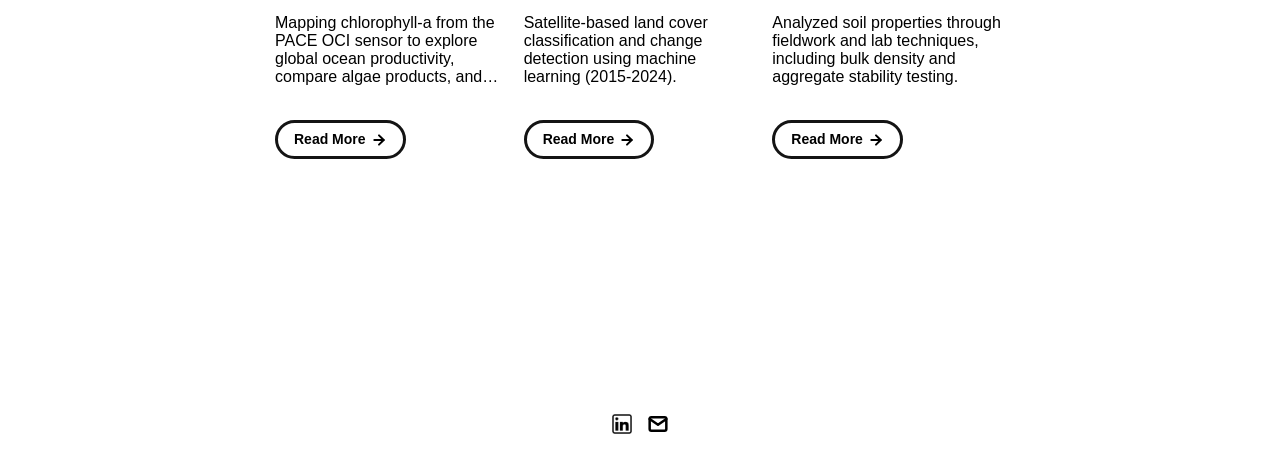
==== commit b32f2998: "fix missing div and updated pace project" ====
--- a/index.html
+++ b/index.html
@@ -121,8 +121,9 @@
           <div class="project-card">
             <img src="./assets/images/ChlaConcGlobal.png" class="project-image">
             <div class="project-card-text-container">
-              <div class="subheader-text project-title">PACE Ocean Productivity and Algal Bloom Detection</div>
+              <div class="subheader-text project-title">PACE Algal Bloom Analysis</div>
               <div class="body-text project-card-text">Mapping chlorophyll-a from the PACE OCI sensor to explore global ocean productivity, compare algae products, and track temporal trends in phytoplankton.</div>
+            </div>
             <a class="button" href="./project-pages/pace-project.html">
               <span class="button-text">Read More</span>
               <image src="./assets/icons/arrow-right.svg" class="right-arrow-icon"/>
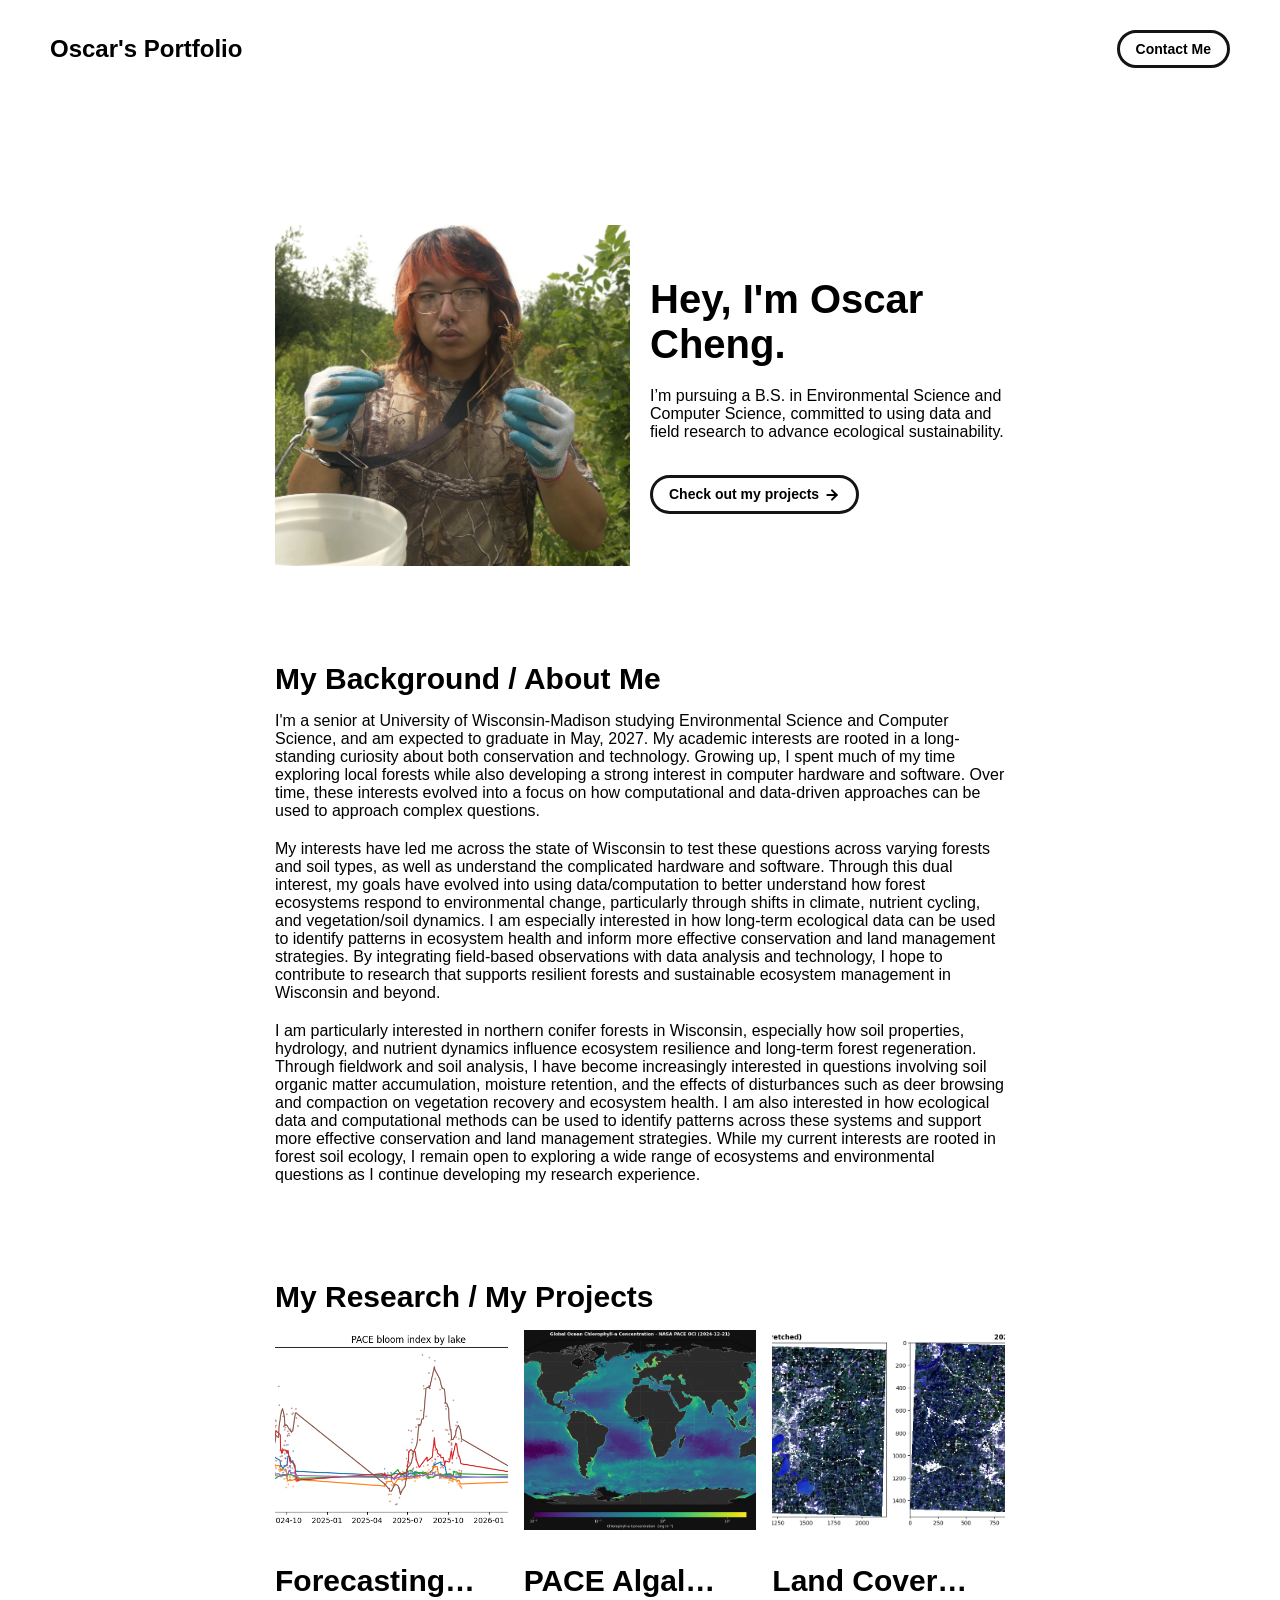
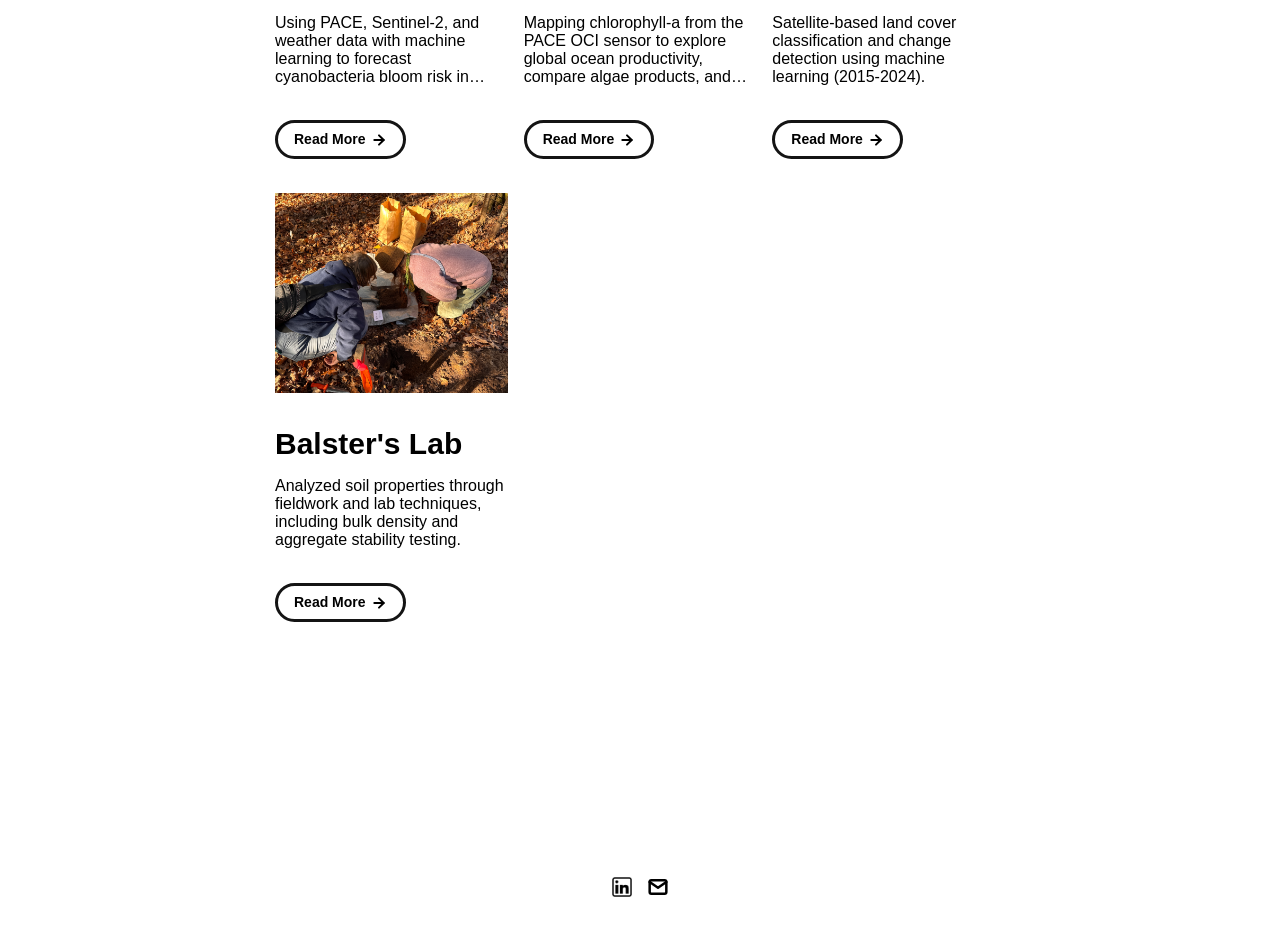
==== commit 3332cbdd: "Changed index" ====
--- a/index.html
+++ b/index.html
@@ -83,7 +83,7 @@
       <div id="about-section">
         <span class="subheader-text">My Background / About Me</span>
         <div class="about-section-content">
-          <div class="body-text">I'm a junior at University of Wisconsin-Madison studying Environmental Science and Computer Science, and am expected to graduate in May, 2027. My academic interests are rooted in a long-standing curiosity about both conservation and technology. Growing up, I spent much of my time exploring local forests while also developing a strong interest in computer hardware and software. Over time, these interests evolved into a focus on how computational and data-driven approaches can be used to approach complex questions.</div>
+          <div class="body-text">I'm a senior at University of Wisconsin-Madison studying Environmental Science and Computer Science, and am expected to graduate in May, 2027. My academic interests are rooted in a long-standing curiosity about both conservation and technology. Growing up, I spent much of my time exploring local forests while also developing a strong interest in computer hardware and software. Over time, these interests evolved into a focus on how computational and data-driven approaches can be used to approach complex questions.</div>
           <div class="body-text">My interests have led me across the state of Wisconsin to test these questions across varying forests and soil types, as well as understand the complicated hardware and software. Through this dual interest, my goals have evolved into using data/computation to better understand how forest ecosystems respond to environmental change, particularly through shifts in climate, nutrient cycling, and vegetation/soil dynamics. I am especially interested in how long-term ecological data can be used to identify patterns in ecosystem health and inform more effective conservation and land management strategies. By integrating field-based observations with data analysis and technology, I hope to contribute to research that supports resilient forests and sustainable ecosystem management in Wisconsin and beyond.</div>
           <div class="body-text">I am particularly interested in northern conifer forests in Wisconsin, especially how soil properties, hydrology, and nutrient dynamics influence ecosystem resilience and long-term forest regeneration. Through fieldwork and soil analysis, I have become increasingly interested in questions involving soil organic matter accumulation, moisture retention, and the effects of disturbances such as deer browsing and compaction on vegetation recovery and ecosystem health. I am also interested in how ecological data and computational methods can be used to identify patterns across these systems and support more effective conservation and land management strategies. While my current interests are rooted in forest soil ecology, I remain open to exploring a wide range of ecosystems and environmental questions as I continue developing my research experience.</div>
 
@@ -118,6 +118,18 @@
                 - SMALL_PROJECT_DESCRIPTION: a quick project description (max 4 lines)
                 - PROJECT_PAGE_NAME.html: the html filename for the project (must be in project-pages folder)
           -->
+          <div class="project-card">
+            <img src="./assets/images/pace_bloom_index_lakes.png" class="project-image">
+            <div class="project-card-text-container">
+              <div class="subheader-text project-title">Forecasting Algal Blooms</div>
+              <div class="body-text project-card-text">Using PACE, Sentinel-2, and weather data with machine learning to forecast cyanobacteria bloom risk in lakes 1 to 7 days ahead.</div>
+            </div>
+            <a class="button" href="./project-pages/bloom-forecasting.html">
+              <span class="button-text">Read More</span>
+              <image src="./assets/icons/arrow-right.svg" class="right-arrow-icon"/>
+            </a>
+          </div>
+          
           <div class="project-card">
             <img src="./assets/images/ChlaConcGlobal.png" class="project-image">
             <div class="project-card-text-container">
